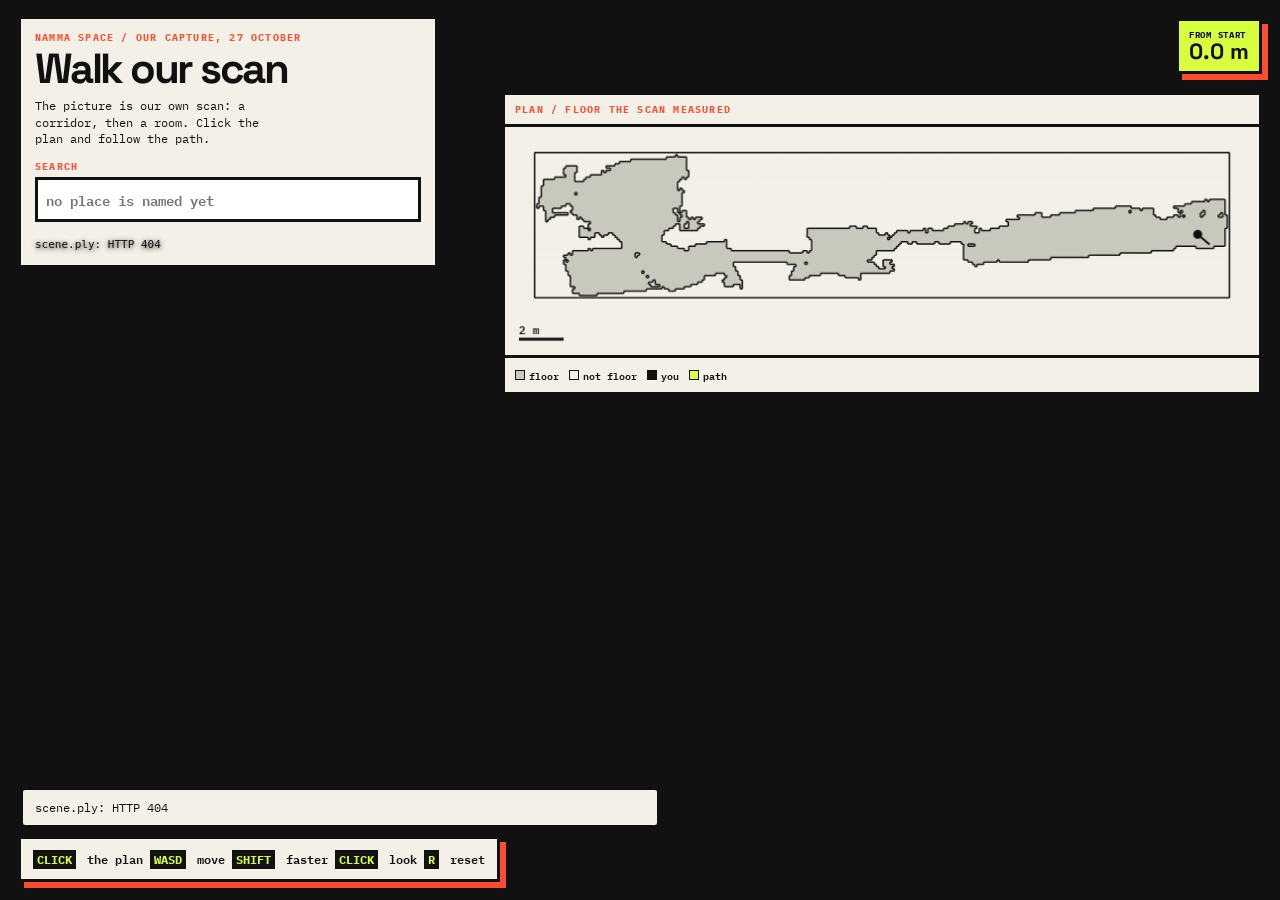
==== oct27.html @ 15e6abc7 "Add the 27 October capture as its own walkable page." ====
<!doctype html>
<html lang="en">
<head>
  <meta charset="UTF-8">
  <meta name="viewport" content="width=device-width, initial-scale=1">
  <title>Namma Space · our capture, 27 October</title>
  <link rel="stylesheet" href="https://fonts.googleapis.com/css2?family=IBM+Plex+Mono:wght@500;600;700&family=Space+Grotesk:wght@600;700&display=swap">
  <script type="module" src="./assets/index-zMsY3dwg.js"></script>
  <link rel="stylesheet" crossorigin href="./assets/index-CDYyEeqc.css">
</head>
<body data-room="oct27" data-splat="oct27/scene.ply" data-ready="Click the plan to walk to a point. Walls and furniture stop you. WASD walks. Shift is faster. R resets." data-path-note="It stays on floor the scan measured.">
  <main id="stage"></main>
  <header id="hud">
    <p class="eyebrow">NAMMA SPACE / OUR CAPTURE, 27 OCTOBER</p>
    <h1 id="title">Walk our scan</h1>
    <p id="subtitle">The picture is our own scan: a corridor, then a room. Click the plan and follow the path.</p>
    <form id="find" autocomplete="off">
      <label for="q">SEARCH</label>
      <input id="q" placeholder="no place is named yet">
      <ol id="hits"></ol>
    </form>
    <p id="metrics">Loading…</p>
  </header>
  <div id="status-stamp"><span>FROM START</span><b id="distance">0.0 m</b></div>
  <figure id="map-wrap">
    <div class="panel-label">PLAN / FLOOR THE SCAN MEASURED</div>
    <canvas id="plan" width="760" height="230"></canvas>
    <div id="map-legend">
      <span><i class="sw-floor"></i>floor</span>
      <span><i class="sw-furn"></i>not floor</span>
      <span><i class="sw-you"></i>you</span>
      <span><i class="sw-path"></i>path</span>
    </div>
  </figure>
  <p id="help"><b>CLICK</b> the plan <b>WASD</b> move <b>SHIFT</b> faster <b>CLICK</b> look <b>R</b> reset</p>
  <p id="status" role="status">Loading…</p>
  <style>
    body{font-family:'IBM Plex Mono',ui-monospace,monospace;background:#111}
    #hud{left:18px;right:auto;width:min(420px,calc(100vw - 36px));padding:12px 14px 14px;color:#111;background:#f3f0e8;border:3px solid #111;box-shadow:8px 8px 0 #111}
    #hud .eyebrow{font-size:10px;letter-spacing:.12em;font-weight:700;color:#ff4d32;margin:0 0 6px}
    #title{margin:0;font:700 42px/0.9 'Space Grotesk',sans-serif;letter-spacing:-.06em}
    #subtitle{margin:10px 0 0;font-size:12px;line-height:1.4;max-width:36ch}
    #metrics{margin:8px 0 0;font-size:11px}
    #find{margin:12px 0 0}
    #find label{display:block;font-size:10px;letter-spacing:.12em;font-weight:700;color:#ff4d32;margin-bottom:4px}
    #q{width:100%;box-sizing:border-box;border:3px solid #111;background:#fff;color:#111;font:600 14px 'IBM Plex Mono',monospace;padding:8px}
    #hits{list-style:none;margin:8px 0 0;padding:0;display:flex;flex-wrap:wrap;gap:6px}
    #hits button{border:2px solid #111;background:#d7ff3f;color:#111;font:600 11px 'IBM Plex Mono',monospace;padding:4px 6px;cursor:pointer}
    #status-stamp{position:fixed;z-index:12;right:18px;top:18px;padding:8px 10px;background:#d7ff3f;color:#111;border:3px solid #111;box-shadow:6px 6px 0 #ff4d32}
    #status-stamp span{display:block;font-size:9px;letter-spacing:.08em;font-weight:700}
    #status-stamp b{font:700 22px/1 'Space Grotesk',sans-serif}
    #map-wrap{position:fixed;z-index:10;right:18px;top:92px;margin:0;width:760px;max-width:calc(100vw - 36px);background:#f3f0e8;border:3px solid #111;box-shadow:8px 8px 0 #111;color:#111}
    .panel-label{font-size:10px;letter-spacing:.12em;font-weight:700;color:#ff4d32;padding:8px 10px;border-bottom:3px solid #111}
    #plan{width:100% !important;height:auto !important;display:block;background:#f3f0e8}
    #map-legend{display:flex;gap:10px;flex-wrap:wrap;padding:8px 10px;font-size:10px;font-weight:600;border-top:3px solid #111}
    #map-legend span{display:inline-flex;align-items:center}
    #map-legend i{width:10px;height:10px;border:1px solid #111;margin-right:4px}
    .sw-floor{background:#c9c8bc}.sw-furn{background:#f3f0e8}.sw-door{background:#d7ff3f}.sw-you{background:#111}.sw-path{background:#d7ff3f}
    #help{position:fixed;z-index:6;margin:0;left:18px;bottom:18px;max-width:none;padding:10px 12px;background:#f3f0e8;color:#111;border:3px solid #111;box-shadow:6px 6px 0 #ff4d32;font-size:12px;font-weight:600}
    #help b{background:#111;color:#d7ff3f;padding:2px 4px;margin-right:4px}
    #status{background:#f3f0e8;color:#111;border:3px solid #111;max-width:640px;bottom:72px}
    aside{display:none}
  #stage canvas{width:100vw !important;height:100vh !important}
  </style>
</body>
</html>
---- assets/index-CDYyEeqc.css ----
:root{font-family:system-ui,sans-serif;color:#f2f5f8;background:#1d242c}*{box-sizing:border-box}html,body{margin:0;height:100%;overflow:hidden}#stage{position:fixed;top:0;right:0;bottom:0;left:0;display:grid;place-items:center}canvas{display:block;width:min(100vw,160vh);height:min(62.5vw,100vh);outline:none}header{position:fixed;z-index:5;top:16px;left:20px;right:20px;pointer-events:none}strong{font-size:14px;letter-spacing:.14em;text-shadow:0 1px 5px #000}strong span{display:block;font-size:10px;color:#bbdded;margin-top:4px}nav{display:flex;position:absolute;right:0;top:0;gap:6px;pointer-events:auto}button,select{font:12px system-ui;padding:8px 10px;background:#12212eea;color:#f5f8fa;border:1px solid #ffffff50;border-radius:5px;cursor:pointer}button:disabled,select:disabled{opacity:.5}#metrics{font:12px ui-monospace,monospace;text-shadow:0 1px 5px #000}aside{position:fixed;z-index:5;left:20px;bottom:70px;font-size:11px;line-height:1.6;text-shadow:0 1px 4px #000}#status{position:fixed;z-index:5;bottom:14px;left:20px;right:20px;max-width:1000px;margin:0;padding:10px 12px;background:#101c28df;border-radius:5px;font-size:12px}@media(max-width:1000px){nav{position:static;margin-top:10px;flex-wrap:wrap}button{font-size:10px;padding:6px}}
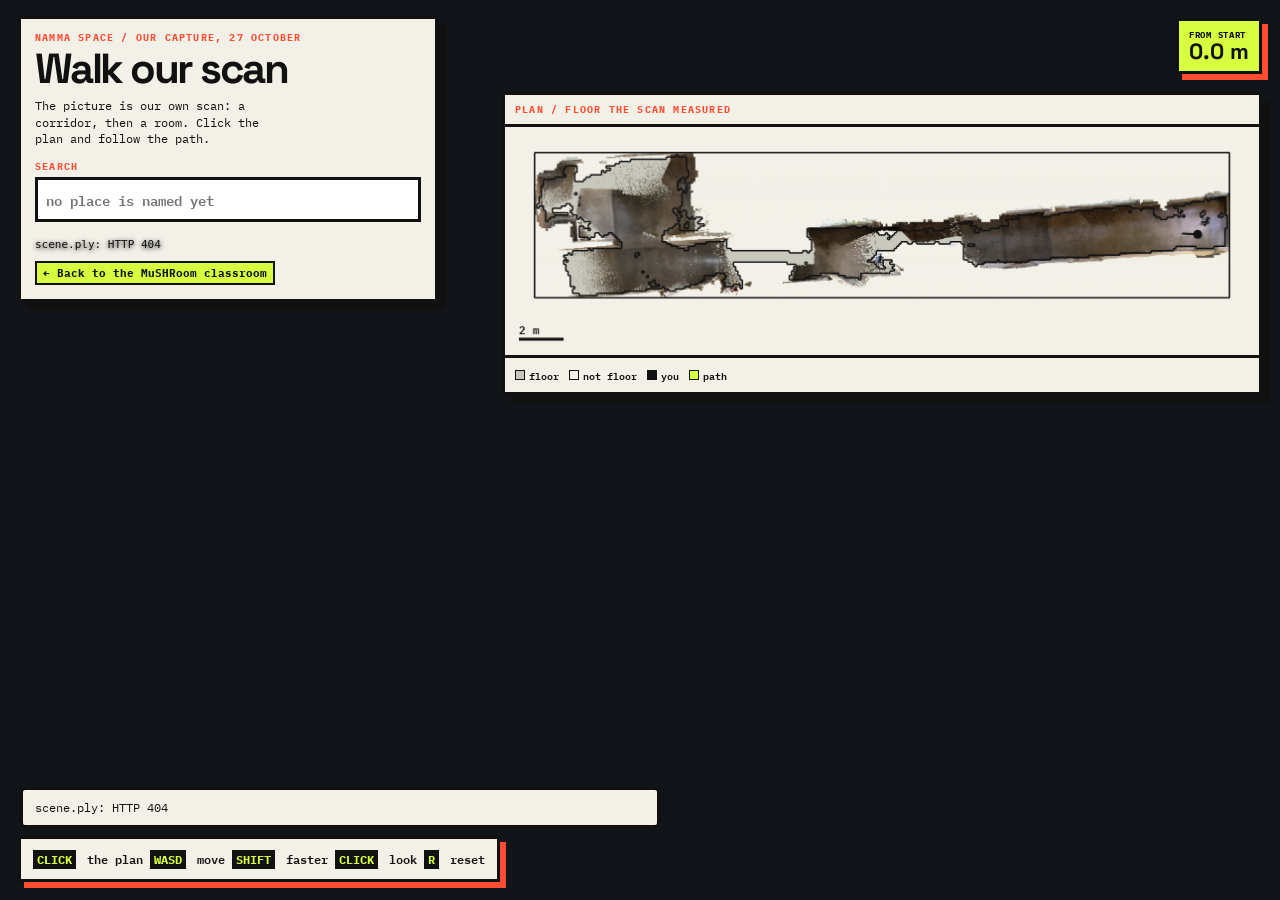
==== commit f87f9560: "Plan clicks and search work once the room JSON loads; room files never cached; link the two pages Th" ====
--- a/oct27.html
+++ b/oct27.html
@@ -5,7 +5,7 @@
   <meta name="viewport" content="width=device-width, initial-scale=1">
   <title>Namma Space · our capture, 27 October</title>
   <link rel="stylesheet" href="https://fonts.googleapis.com/css2?family=IBM+Plex+Mono:wght@500;600;700&family=Space+Grotesk:wght@600;700&display=swap">
-  <script type="module" src="./assets/index-zMsY3dwg.js"></script>
+  <script type="module" src="./assets/index-ZkJfoXGV.js"></script>
   <link rel="stylesheet" crossorigin href="./assets/index-CDYyEeqc.css">
 </head>
 <body data-room="oct27" data-splat="oct27/scene.ply" data-ready="Click the plan to walk to a point. Walls and furniture stop you. WASD walks. Shift is faster. R resets." data-path-note="It stays on floor the scan measured.">
@@ -20,6 +20,7 @@
       <ol id="hits"></ol>
     </form>
     <p id="metrics">Loading…</p>
+    <p class="other-room"><a href="index.html">&larr; Back to the MuSHRoom classroom</a></p>
   </header>
   <div id="status-stamp"><span>FROM START</span><b id="distance">0.0 m</b></div>
   <figure id="map-wrap">
@@ -41,6 +42,9 @@
     #title{margin:0;font:700 42px/0.9 'Space Grotesk',sans-serif;letter-spacing:-.06em}
     #subtitle{margin:10px 0 0;font-size:12px;line-height:1.4;max-width:36ch}
     #metrics{margin:8px 0 0;font-size:11px}
+    .other-room{margin:10px 0 0;font-size:11px;font-weight:700}
+    .other-room a{color:#111;background:#d7ff3f;padding:3px 6px;border:2px solid #111;text-decoration:none;display:inline-block}
+    .other-room a:hover,.other-room a:focus-visible{background:#111;color:#d7ff3f}
     #find{margin:12px 0 0}
     #find label{display:block;font-size:10px;letter-spacing:.12em;font-weight:700;color:#ff4d32;margin-bottom:4px}
     #q{width:100%;box-sizing:border-box;border:3px solid #111;background:#fff;color:#111;font:600 14px 'IBM Plex Mono',monospace;padding:8px}
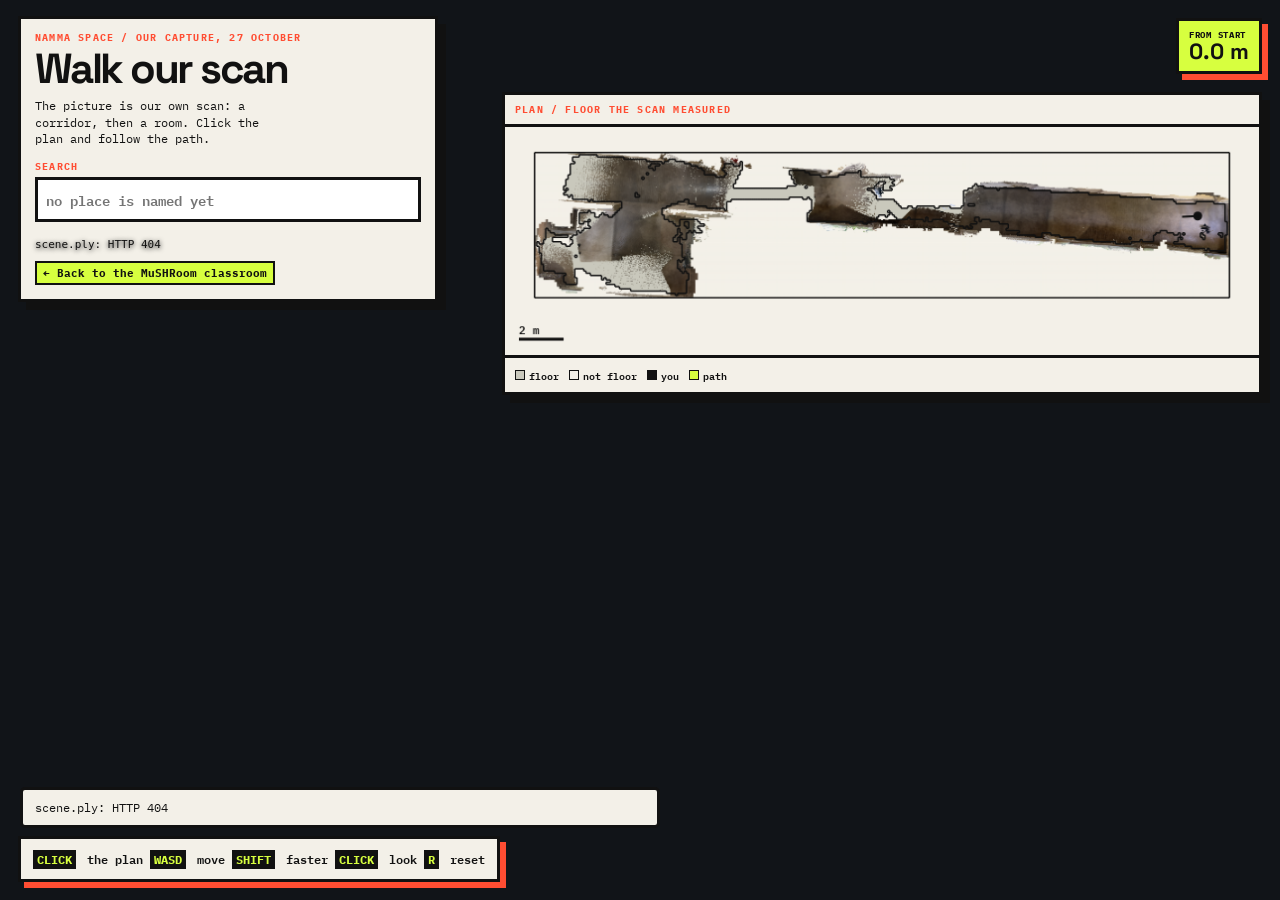
==== commit 98605c5e: "Turn the long plan so a right turn in the walk is a right turn on the map." ====
--- a/oct27.html
+++ b/oct27.html
@@ -5,7 +5,7 @@
   <meta name="viewport" content="width=device-width, initial-scale=1">
   <title>Namma Space · our capture, 27 October</title>
   <link rel="stylesheet" href="https://fonts.googleapis.com/css2?family=IBM+Plex+Mono:wght@500;600;700&family=Space+Grotesk:wght@600;700&display=swap">
-  <script type="module" src="./assets/index-ZkJfoXGV.js"></script>
+  <script type="module" src="./assets/index-DR5utsI0.js"></script>
   <link rel="stylesheet" crossorigin href="./assets/index-CDYyEeqc.css">
 </head>
 <body data-room="oct27" data-splat="oct27/scene.ply" data-ready="Click the plan to walk to a point. Walls and furniture stop you. WASD walks. Shift is faster. R resets." data-path-note="It stays on floor the scan measured.">
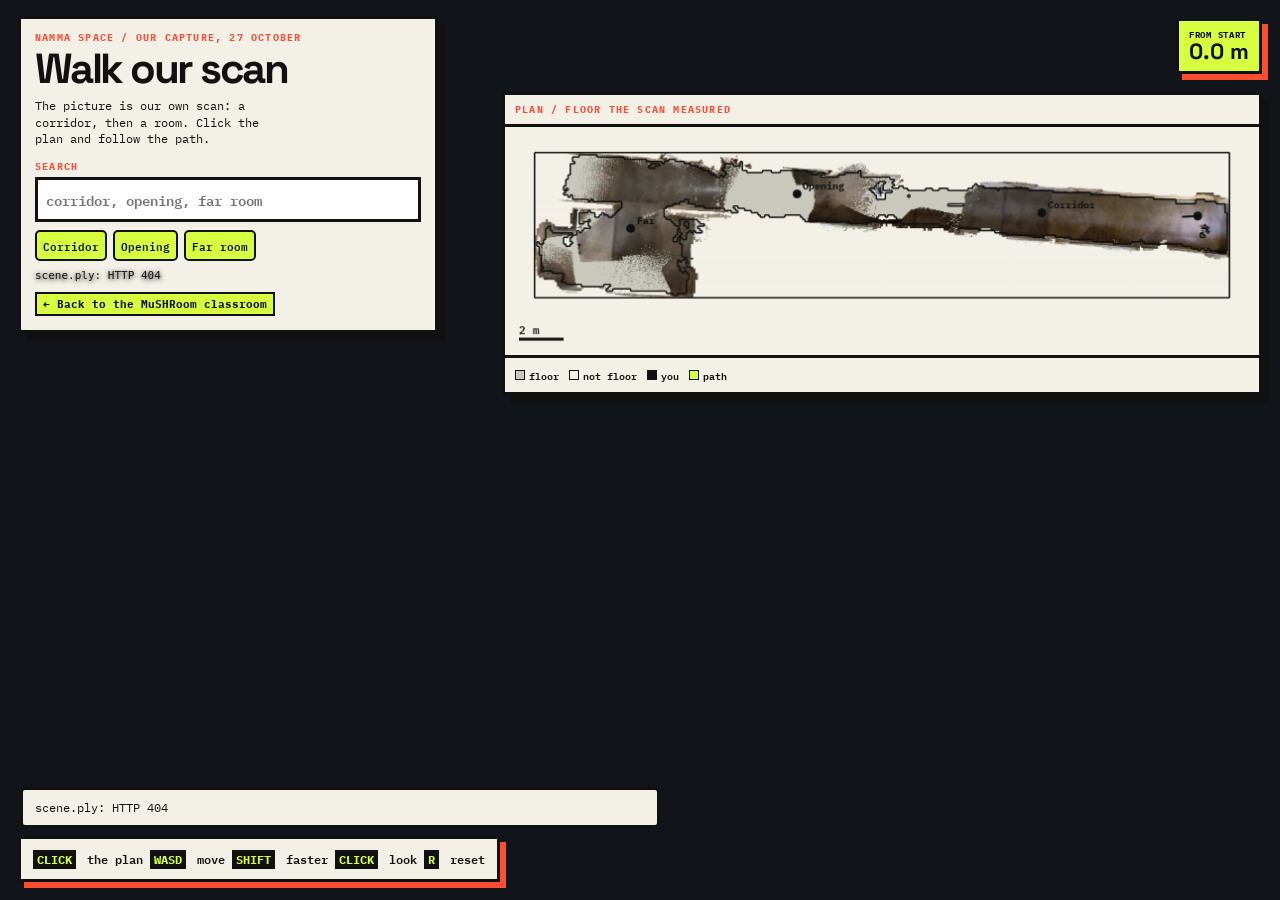
==== commit 25d5a806: "Add corridor, opening, and far room as places on the October walk." ====
--- a/oct27.html
+++ b/oct27.html
@@ -16,7 +16,7 @@
     <p id="subtitle">The picture is our own scan: a corridor, then a room. Click the plan and follow the path.</p>
     <form id="find" autocomplete="off">
       <label for="q">SEARCH</label>
-      <input id="q" placeholder="no place is named yet">
+      <input id="q" placeholder="corridor, opening, far room">
       <ol id="hits"></ol>
     </form>
     <p id="metrics">Loading…</p>
